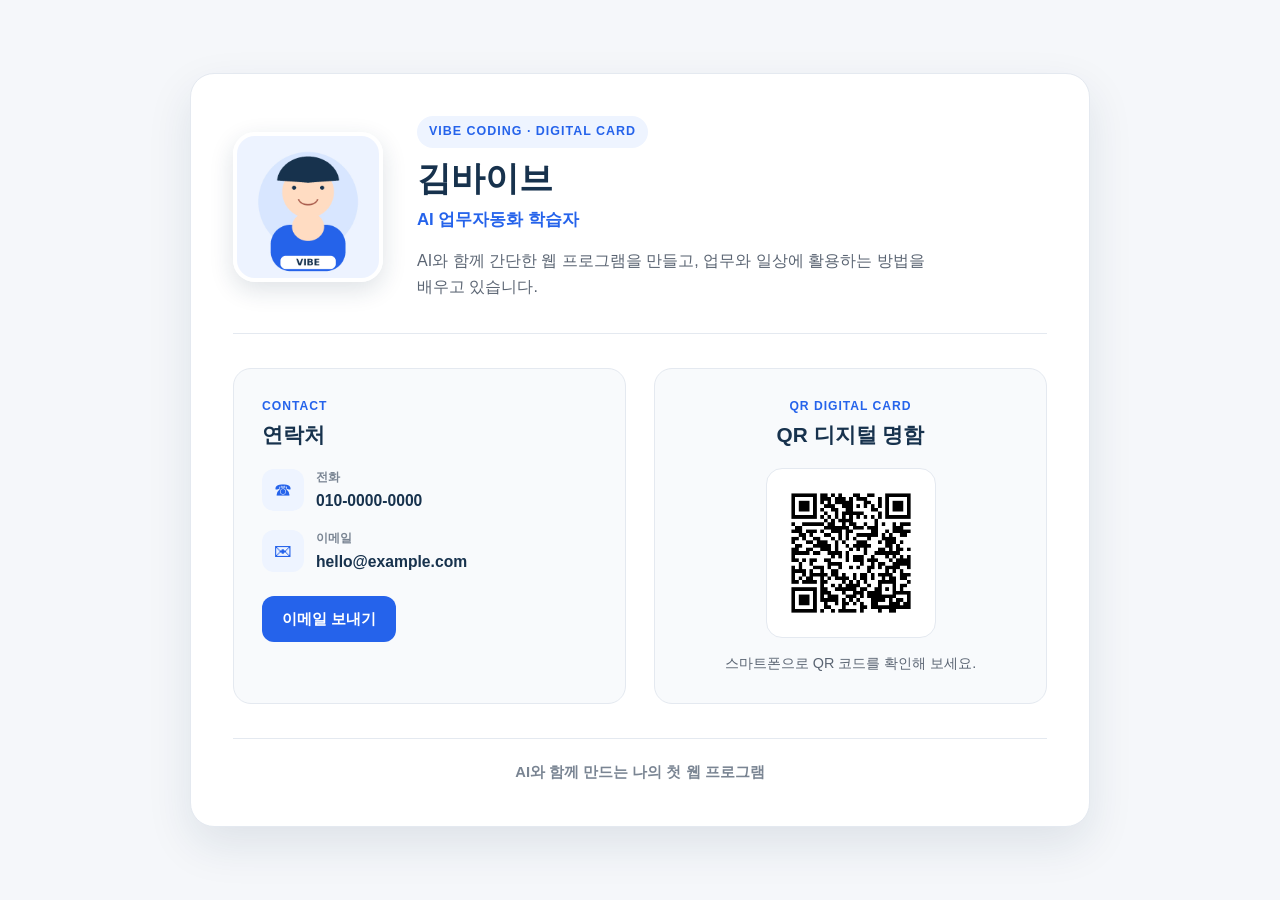
==== index.html @ 7abc1a6e "디지털 명함 기본 화면 완성" ====
<!DOCTYPE html>
<html lang="ko">
<head>
  <meta charset="UTF-8">
  <meta name="viewport" content="width=device-width, initial-scale=1.0">
  <title>김바이브 | 디지털 명함</title>
  <link rel="stylesheet" href="style.css">
</head>
<body>
  <main class="card-shell">
    <header class="profile-section">
      <div class="profile-image-wrap">
        <img class="profile-image" src="images/profile.jpg" alt="디지털 명함 프로필 이미지">
      </div>

      <div class="profile-content">
        <p class="badge">VIBE CODING · DIGITAL CARD</p>
        <h1 class="name">김바이브</h1>
        <p class="role">AI 업무자동화 학습자</p>
        <p class="introduction">
          AI와 함께 간단한 웹 프로그램을 만들고,
          업무와 일상에 활용하는 방법을 배우고 있습니다.
        </p>
      </div>
    </header>

    <section class="info-grid">
      <section class="contact-section">
        <p class="section-label">CONTACT</p>
        <h2 class="section-title">연락처</h2>

        <div class="contact-list">
          <div class="contact-item">
            <span class="contact-icon" aria-hidden="true">☎</span>
            <div class="contact-text">
              <span class="contact-label">전화</span>
              <span class="contact-value">010-0000-0000</span>
            </div>
          </div>

          <div class="contact-item">
            <span class="contact-icon" aria-hidden="true">✉</span>
            <div class="contact-text">
              <span class="contact-label">이메일</span>
              <a class="contact-value contact-link" href="mailto:hello@example.com">
                hello@example.com
              </a>
            </div>
          </div>
        </div>

        <a class="email-button" href="mailto:hello@example.com"
           aria-label="hello@example.com으로 이메일 보내기">
          이메일 보내기
        </a>
      </section>

      <section class="qr-section">
        <p class="section-label">QR DIGITAL CARD</p>
        <h2 class="section-title">QR 디지털 명함</h2>

        <div class="qr-box">
          <img class="qr-image" src="images/qr-code.png" alt="디지털 명함 확인용 QR 코드">
        </div>

        <p class="qr-description">
          스마트폰으로 QR 코드를 확인해 보세요.
        </p>
      </section>
    </section>

    <footer class="card-footer">
      <p>AI와 함께 만드는 나의 첫 웹 프로그램</p>
    </footer>
  </main>
</body>
</html>
---- style.css ----
* {
    box-sizing: border-box;
}

html {
    font-size: 16px;
}

body {
    margin: 0;
    min-height: 100vh;
    font-family: Pretendard, "Noto Sans KR", Arial, sans-serif;
    color: #17324d;
    background: #f5f7fa;
    display: flex;
    justify-content: center;
    align-items: center;
    padding: 40px 20px;
    line-height: 1.6;
}

.card-shell {
    width: 100%;
    max-width: 900px;
    background: #ffffff;
    border: 1px solid #e4e9f0;
    border-radius: 24px;
    padding: 42px;
    box-shadow: 0 18px 45px rgba(23, 50, 77, 0.10);
}

.profile-section {
    display: flex;
    align-items: center;
    gap: 34px;
    padding-bottom: 34px;
    border-bottom: 1px solid #e4e9f0;
}

.profile-image-wrap {
    flex: 0 0 auto;
}

.profile-image {
    display: block;
    width: 150px;
    height: 150px;
    object-fit: cover;
    border-radius: 22px;
    border: 4px solid #ffffff;
    box-shadow: 0 8px 24px rgba(23, 50, 77, 0.14);
}

.profile-content {
    flex: 1;
    min-width: 0;
}

.badge {
    display: inline-block;
    margin: 0 0 10px;
    padding: 6px 12px;
    font-size: 0.78rem;
    font-weight: 700;
    letter-spacing: 0.08em;
    color: #2563eb;
    background: #eef4ff;
    border-radius: 999px;
}

.name {
    margin: 0;
    font-size: 2.15rem;
    line-height: 1.2;
    color: #17324d;
}

.role {
    margin: 8px 0 14px;
    font-size: 1.05rem;
    font-weight: 700;
    color: #2563eb;
}

.introduction {
    margin: 0;
    max-width: 540px;
    font-size: 1rem;
    color: #5b6573;
    word-break: keep-all;
}

.info-grid {
    display: grid;
    grid-template-columns: 1fr 1fr;
    gap: 28px;
    padding: 34px 0;
}

.contact-section,
.qr-section {
    padding: 28px;
    background: #f8fafc;
    border: 1px solid #e4e9f0;
    border-radius: 18px;
}

.section-label {
    margin: 0 0 4px;
    font-size: 0.76rem;
    font-weight: 800;
    letter-spacing: 0.08em;
    color: #2563eb;
}

.section-title {
    margin: 0 0 20px;
    font-size: 1.3rem;
    line-height: 1.3;
    color: #17324d;
}

.contact-list {
    display: flex;
    flex-direction: column;
    gap: 16px;
    margin-bottom: 22px;
}

.contact-item {
    display: flex;
    align-items: center;
    gap: 12px;
}

.contact-icon {
    display: flex;
    justify-content: center;
    align-items: center;
    flex: 0 0 auto;
    width: 42px;
    height: 42px;
    font-size: 1.1rem;
    color: #2563eb;
    background: #eef4ff;
    border-radius: 12px;
}

.contact-text {
    display: flex;
    flex-direction: column;
    min-width: 0;
}

.contact-label {
    font-size: 0.78rem;
    font-weight: 700;
    color: #7a8593;
}

.contact-value {
    font-size: 0.98rem;
    font-weight: 600;
    color: #17324d;
    overflow-wrap: anywhere;
}

.contact-link {
    text-decoration: none;
}

.contact-link:hover {
    text-decoration: underline;
}

.email-button {
    display: inline-flex;
    justify-content: center;
    align-items: center;
    min-height: 46px;
    padding: 10px 20px;
    font-size: 0.95rem;
    font-weight: 700;
    color: #ffffff;
    background: #2563eb;
    text-decoration: none;
    border-radius: 12px;
}

.qr-section {
    text-align: center;
}

.qr-box {
    width: 170px;
    height: 170px;
    margin: 0 auto 14px;
    padding: 10px;
    background: #ffffff;
    border: 1px solid #e4e9f0;
    border-radius: 16px;
}

.qr-image {
    display: block;
    width: 100%;
    height: 100%;
    object-fit: contain;
}

.qr-description {
    margin: 0;
    font-size: 0.9rem;
    color: #5b6573;
    word-break: keep-all;
}

.card-footer {
    padding-top: 22px;
    border-top: 1px solid #e4e9f0;
    text-align: center;
}

.card-footer p {
    margin: 0;
    font-size: 0.92rem;
    font-weight: 600;
    color: #7a8593;
}

@media (max-width: 760px) {
    body {
        align-items: flex-start;
        padding: 24px 14px;
    }

    .card-shell {
        padding: 28px;
        border-radius: 20px;
    }

    .profile-section {
        flex-direction: column;
        align-items: flex-start;
        gap: 22px;
    }

    .profile-image {
        width: 130px;
        height: 130px;
    }

    .name {
        font-size: 1.9rem;
    }

    .info-grid {
        grid-template-columns: 1fr;
        gap: 18px;
        padding: 28px 0;
    }
}

@media (max-width: 480px) {
    html {
        font-size: 15px;
    }

    body {
        padding: 14px 10px;
    }

    .card-shell {
        padding: 22px 18px;
        border-radius: 18px;
    }

    .profile-section {
        align-items: center;
        text-align: center;
        padding-bottom: 26px;
    }

    .profile-image {
        width: 116px;
        height: 116px;
        border-radius: 20px;
    }

    .profile-content {
        width: 100%;
    }

    .badge {
        font-size: 0.7rem;
    }

    .name {
        font-size: 1.75rem;
    }

    .role {
        font-size: 1rem;
    }

    .introduction {
        margin-left: auto;
        margin-right: auto;
        font-size: 0.95rem;
    }

    .info-grid {
        padding: 24px 0;
    }

    .contact-section,
    .qr-section {
        padding: 22px 18px;
    }

    .section-title {
        font-size: 1.2rem;
    }

    .email-button {
        width: 100%;
    }

    .qr-box {
        width: 160px;
        height: 160px;
    }
}

@media (max-width: 360px) {
    .card-shell {
        padding: 20px 14px;
    }

    .name {
        font-size: 1.6rem;
    }

    .contact-section,
    .qr-section {
        padding: 20px 14px;
    }
}
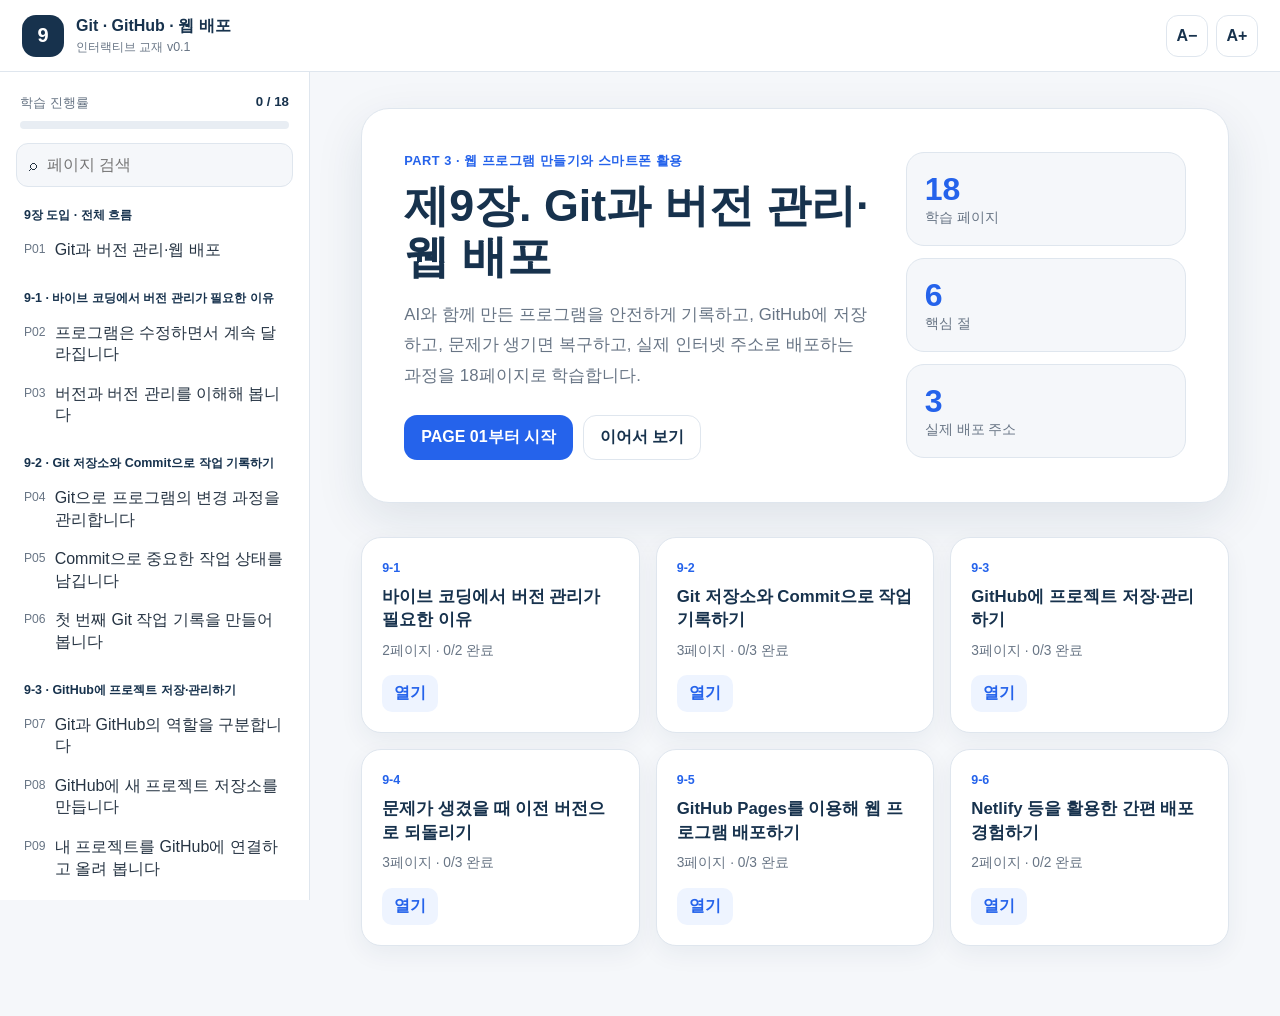
==== commit a2311897: "인터랙티브 교재 앱 v0.1 배포" ====
--- a/index.html
+++ b/index.html
@@ -1,77 +1,113 @@
-<!DOCTYPE html>
+<!doctype html>
 <html lang="ko">
 <head>
-  <meta charset="UTF-8">
-  <meta name="viewport" content="width=device-width, initial-scale=1.0">
-  <title>김바이브 | 디지털 명함</title>
-  <link rel="stylesheet" href="style.css">
+  <meta charset="utf-8" />
+  <meta name="viewport" content="width=device-width, initial-scale=1" />
+  <meta name="theme-color" content="#17324d" />
+  <meta name="description" content="제9장 Git과 버전 관리·웹 배포 인터랙티브 교재" />
+  <link rel="manifest" href="manifest.webmanifest" />
+  <link rel="icon" href="assets/icons/icon-192.png" />
+  <link rel="apple-touch-icon" href="assets/icons/icon-192.png" />
+  <link rel="stylesheet" href="styles.css" />
+  <title>제9장 인터랙티브 교재 · Git과 버전 관리·웹 배포</title>
 </head>
 <body>
-  <main class="card-shell">
-    <header class="profile-section">
-      <div class="profile-image-wrap">
-        <img class="profile-image" src="images/profile.jpg" alt="디지털 명함 프로필 이미지">
+  <div class="app-shell">
+    <header class="topbar">
+      <button class="icon-btn mobile-only" id="menuButton" aria-label="목차 열기">☰</button>
+      <div class="brand">
+        <div class="brand-mark">9</div>
+        <div>
+          <strong>Git · GitHub · 웹 배포</strong>
+          <span>인터랙티브 교재 v0.1</span>
+        </div>
       </div>
-
-      <div class="profile-content">
-        <p class="badge">VIBE CODING · DIGITAL CARD</p>
-        <h1 class="name">김바이브</h1>
-        <p class="role">AI 업무자동화 학습자</p>
-        <p class="introduction">
-          AI와 함께 간단한 웹 프로그램을 만들고,
-          업무와 일상에 활용하는 방법을 배우고 있습니다.
-        </p>
+      <div class="top-actions">
+        <button class="text-btn" id="fontDown" title="글자 작게">A−</button>
+        <button class="text-btn" id="fontUp" title="글자 크게">A+</button>
+        <button class="primary-btn install-btn" id="installButton" hidden>앱 설치</button>
       </div>
     </header>
 
-    <section class="info-grid">
-      <section class="contact-section">
-        <p class="section-label">CONTACT</p>
-        <h2 class="section-title">연락처</h2>
+    <aside class="sidebar" id="sidebar" aria-label="교재 목차">
+      <div class="sidebar-head">
+        <div class="progress-meta">
+          <span>학습 진행률</span>
+          <strong id="progressText">0 / 18</strong>
+        </div>
+        <div class="progress-track"><div class="progress-bar" id="progressBar"></div></div>
+      </div>
 
-        <div class="contact-list">
-          <div class="contact-item">
-            <span class="contact-icon" aria-hidden="true">☎</span>
-            <div class="contact-text">
-              <span class="contact-label">전화</span>
-              <span class="contact-value">010-0000-0000</span>
-            </div>
-          </div>
+      <label class="search-box">
+        <span>⌕</span>
+        <input type="search" id="searchInput" placeholder="페이지 검색" autocomplete="off" />
+      </label>
 
-          <div class="contact-item">
-            <span class="contact-icon" aria-hidden="true">✉</span>
-            <div class="contact-text">
-              <span class="contact-label">이메일</span>
-              <a class="contact-value contact-link" href="mailto:hello@example.com">
-                hello@example.com
-              </a>
-            </div>
+      <nav id="toc" class="toc"></nav>
+
+      <div class="sidebar-foot">
+        <a href="https://github.com/goosang-jung/vibe-digital-card" target="_blank" rel="noreferrer">GitHub Repository ↗</a>
+        <a href="https://goosang-jung.github.io/vibe-digital-card/" target="_blank" rel="noreferrer">GitHub Pages ↗</a>
+        <a href="https://vibe-digital-card.netlify.app" target="_blank" rel="noreferrer">Netlify ↗</a>
+      </div>
+    </aside>
+
+    <main class="main" id="mainContent">
+      <section class="hero" id="homeView">
+        <div class="hero-copy">
+          <span class="eyebrow">PART 3 · 웹 프로그램 만들기와 스마트폰 활용</span>
+          <h1>제9장. Git과 버전 관리·웹 배포</h1>
+          <p>AI와 함께 만든 프로그램을 안전하게 기록하고, GitHub에 저장하고, 문제가 생기면 복구하고, 실제 인터넷 주소로 배포하는 과정을 18페이지로 학습합니다.</p>
+          <div class="hero-actions">
+            <button class="primary-btn" id="startButton">PAGE 01부터 시작</button>
+            <button class="secondary-btn" id="continueButton">이어서 보기</button>
           </div>
         </div>
-
-        <a class="email-button" href="mailto:hello@example.com"
-           aria-label="hello@example.com으로 이메일 보내기">
-          이메일 보내기
-        </a>
+        <div class="hero-card">
+          <div class="hero-stat"><strong>18</strong><span>학습 페이지</span></div>
+          <div class="hero-stat"><strong>6</strong><span>핵심 절</span></div>
+          <div class="hero-stat"><strong>3</strong><span>실제 배포 주소</span></div>
+        </div>
       </section>
 
-      <section class="qr-section">
-        <p class="section-label">QR DIGITAL CARD</p>
-        <h2 class="section-title">QR 디지털 명함</h2>
+      <section class="chapter-grid" id="chapterGrid"></section>
 
-        <div class="qr-box">
-          <img class="qr-image" src="images/qr-code.png" alt="디지털 명함 확인용 QR 코드">
+      <section class="reader hidden" id="readerView" aria-live="polite">
+        <div class="reader-head">
+          <div>
+            <span class="page-kicker" id="pageKicker"></span>
+            <h2 id="pageTitle"></h2>
+          </div>
+          <button class="complete-btn" id="completeButton">✓ 학습 완료</button>
         </div>
 
-        <p class="qr-description">
-          스마트폰으로 QR 코드를 확인해 보세요.
-        </p>
+        <div class="objective-card">
+          <span>학습목표</span>
+          <p id="pageObjective"></p>
+        </div>
+
+        <article class="lesson-card">
+          <div id="pageBody" class="page-body"></div>
+          <div id="commandBox" class="command-wrap hidden"></div>
+          <div id="pageMedia" class="media-grid"></div>
+          <div id="pageLinks" class="link-grid"></div>
+          <div id="pageCallout" class="callout hidden"></div>
+          <div class="summary-card">
+            <span>핵심 정리</span>
+            <p id="pageSummary"></p>
+          </div>
+        </article>
+
+        <div class="reader-nav">
+          <button class="secondary-btn" id="prevButton">← 이전</button>
+          <button class="secondary-btn" id="homeButton">목차</button>
+          <button class="primary-btn" id="nextButton">다음 →</button>
+        </div>
       </section>
-    </section>
+    </main>
+  </div>
 
-    <footer class="card-footer">
-      <p>AI와 함께 만드는 나의 첫 웹 프로그램</p>
-    </footer>
-  </main>
+  <div class="toast" id="toast" role="status" aria-live="polite"></div>
+  <script src="app.js"></script>
 </body>
 </html>
--- a/styles.css
+++ b/styles.css
@@ -0,0 +1,189 @@
+:root {
+  --navy: #17324d;
+  --blue: #2563eb;
+  --blue-2: #1d4ed8;
+  --teal: #0f766e;
+  --orange: #c76a12;
+  --green: #15803d;
+  --ink: #263443;
+  --muted: #687585;
+  --line: #dfe6ee;
+  --soft: #f5f7fa;
+  --soft-blue: #eef4ff;
+  --white: #ffffff;
+  --shadow: 0 16px 48px rgba(23,50,77,.10);
+  --text-scale: 1;
+}
+
+* { box-sizing: border-box; }
+html { scroll-behavior: smooth; font-size: calc(16px * var(--text-scale)); }
+body {
+  margin: 0;
+  min-height: 100vh;
+  font-family: Pretendard, "Noto Sans KR", "Apple SD Gothic Neo", Arial, sans-serif;
+  color: var(--ink);
+  background: var(--soft);
+}
+button, input { font: inherit; }
+button { cursor: pointer; }
+a { color: inherit; }
+
+.app-shell { min-height: 100vh; }
+.topbar {
+  position: sticky; top: 0; z-index: 50;
+  height: 72px;
+  display: flex; align-items: center; justify-content: space-between;
+  padding: 0 22px;
+  background: rgba(255,255,255,.96);
+  backdrop-filter: blur(12px);
+  border-bottom: 1px solid var(--line);
+}
+.brand { display:flex; align-items:center; gap:12px; min-width: 0; }
+.brand-mark {
+  width: 42px; height: 42px; border-radius: 14px;
+  display:grid; place-items:center;
+  background: var(--navy); color:white; font-weight:800; font-size:1.25rem;
+}
+.brand strong { display:block; color:var(--navy); font-size:1rem; }
+.brand span { display:block; color:var(--muted); font-size:.78rem; margin-top:2px; }
+.top-actions { display:flex; align-items:center; gap:8px; }
+.icon-btn, .text-btn {
+  border:1px solid var(--line); background:white; color:var(--navy);
+  border-radius:12px; min-width:42px; height:42px; font-weight:700;
+}
+.primary-btn, .secondary-btn, .complete-btn {
+  border-radius: 13px; padding: 11px 16px; font-weight: 800;
+  border: 1px solid transparent;
+}
+.primary-btn { background:var(--blue); color:white; }
+.primary-btn:hover { background:var(--blue-2); }
+.secondary-btn { background:white; color:var(--navy); border-color:var(--line); }
+.complete-btn { background:#edfdf2; color:var(--green); border-color:#b8eac7; }
+.complete-btn.done { background:var(--green); color:white; }
+
+.sidebar {
+  position: fixed; top:72px; left:0; bottom:0; width:310px;
+  background:white; border-right:1px solid var(--line);
+  overflow:auto; padding:18px 16px 24px; z-index:40;
+}
+.sidebar-head { padding:4px 4px 14px; }
+.progress-meta { display:flex; justify-content:space-between; color:var(--muted); font-size:.83rem; }
+.progress-meta strong { color:var(--navy); }
+.progress-track { height:8px; background:#e8edf3; border-radius:999px; overflow:hidden; margin-top:9px; }
+.progress-bar { height:100%; width:0; background:linear-gradient(90deg,var(--blue),#4f8cff); transition:width .25s ease; }
+.search-box {
+  height:44px; display:flex; align-items:center; gap:8px; padding:0 12px;
+  background:var(--soft); border:1px solid var(--line); border-radius:12px; margin-bottom:14px;
+}
+.search-box input { width:100%; border:0; outline:0; background:transparent; color:var(--ink); }
+.toc-section { margin-bottom:14px; }
+.toc-heading { color:var(--navy); font-size:.78rem; font-weight:800; padding:6px 8px; }
+.toc-item {
+  width:100%; display:flex; align-items:flex-start; gap:9px;
+  border:0; background:transparent; text-align:left; padding:9px 8px; border-radius:10px;
+  color:var(--ink); line-height:1.35;
+}
+.toc-item:hover { background:var(--soft-blue); }
+.toc-item.active { background:var(--soft-blue); color:var(--blue); font-weight:800; }
+.toc-item .num { flex:0 0 auto; color:var(--muted); font-size:.76rem; padding-top:2px; }
+.toc-item.done .num { color:var(--green); }
+.sidebar-foot { margin-top:20px; border-top:1px solid var(--line); padding-top:14px; display:grid; gap:9px; }
+.sidebar-foot a { text-decoration:none; color:var(--blue); font-size:.82rem; }
+
+.main { margin-left:310px; padding:36px clamp(22px,4vw,64px) 70px; }
+.hero {
+  max-width:1120px; margin:0 auto 34px;
+  background:white; border:1px solid var(--line); box-shadow:var(--shadow);
+  border-radius:28px; padding:42px;
+  display:grid; grid-template-columns:minmax(0,1fr) 280px; gap:32px; align-items:center;
+}
+.eyebrow, .page-kicker { color:var(--blue); font-weight:800; font-size:.8rem; letter-spacing:.04em; }
+.hero h1 { color:var(--navy); font-size:clamp(2rem,3.6vw,2.8rem); line-height:1.14; margin:10px 0 18px; }
+.hero p { color:var(--muted); font-size:1.05rem; line-height:1.8; margin:0; }
+.hero-actions { display:flex; gap:10px; flex-wrap:wrap; margin-top:24px; }
+.hero-card { display:grid; gap:12px; }
+.hero-stat { background:var(--soft); border:1px solid var(--line); border-radius:18px; padding:18px; }
+.hero-stat strong { color:var(--blue); font-size:2rem; display:block; }
+.hero-stat span { color:var(--muted); font-size:.86rem; }
+
+.chapter-grid { max-width:1120px; margin:0 auto; display:grid; grid-template-columns:repeat(3,1fr); gap:16px; }
+.chapter-card {
+  background:white; border:1px solid var(--line); border-radius:20px; padding:20px;
+  box-shadow:0 8px 24px rgba(23,50,77,.06);
+  transition:transform .18s ease, box-shadow .18s ease;
+}
+.chapter-card:hover { transform:translateY(-3px); box-shadow:var(--shadow); }
+.chapter-card span { color:var(--blue); font-size:.78rem; font-weight:800; }
+.chapter-card h3 { color:var(--navy); margin:9px 0 8px; font-size:1.05rem; line-height:1.4; }
+.chapter-card p { color:var(--muted); margin:0 0 14px; font-size:.86rem; line-height:1.55; }
+.chapter-card button { border:0; background:var(--soft-blue); color:var(--blue); border-radius:10px; padding:8px 12px; font-weight:800; }
+
+.hidden { display:none !important; }
+.reader { max-width:1120px; margin:0 auto; }
+.reader-head { display:flex; align-items:flex-start; justify-content:space-between; gap:20px; margin-bottom:18px; }
+.reader-head h2 { color:var(--navy); font-size:clamp(1.7rem,3vw,2.45rem); line-height:1.25; margin:6px 0 0; }
+.objective-card, .summary-card {
+  background:#f1f6ff; border:1px solid #cfe0ff; border-radius:16px; padding:16px 18px;
+}
+.objective-card { margin-bottom:16px; }
+.objective-card span, .summary-card span { color:var(--blue); font-size:.78rem; font-weight:900; }
+.objective-card p, .summary-card p { margin:6px 0 0; line-height:1.7; }
+.lesson-card { background:white; border:1px solid var(--line); border-radius:24px; box-shadow:var(--shadow); padding:26px; }
+.page-body { font-size:1.02rem; line-height:1.8; }
+.page-body p { margin:0 0 15px; }
+.page-body ul, .page-body ol { margin:10px 0 18px; padding-left:1.35rem; }
+.page-body li { margin:7px 0; }
+.page-body strong { color:var(--navy); }
+
+.media-grid { display:grid; gap:14px; margin:20px 0; }
+.media-grid.two { grid-template-columns:repeat(2,minmax(0,1fr)); }
+.figure-card { background:var(--soft); border:1px solid var(--line); border-radius:18px; padding:10px; overflow:hidden; }
+.figure-card img { width:100%; display:block; border-radius:12px; cursor:zoom-in; }
+.figure-card figcaption { color:var(--muted); font-size:.78rem; line-height:1.45; padding:9px 5px 2px; }
+
+.command-wrap { margin:18px 0; display:grid; gap:10px; }
+.command-card { background:#0f172a; border-radius:15px; padding:14px 16px; color:#eef5ff; position:relative; }
+.command-card code { font-family:"SFMono-Regular",Consolas,"Liberation Mono",monospace; white-space:pre-wrap; font-size:.92rem; line-height:1.6; }
+.copy-btn { position:absolute; top:10px; right:10px; border:1px solid #42516a; background:#17223a; color:#d9e5f7; border-radius:9px; padding:6px 9px; font-size:.75rem; }
+.callout { border-left:5px solid var(--orange); background:#fff8ee; padding:14px 16px; border-radius:12px; margin:18px 0; line-height:1.7; }
+.callout.prompt { border-color:var(--blue); background:#f4f8ff; }
+.link-grid { display:flex; flex-wrap:wrap; gap:10px; margin:18px 0; }
+.link-grid a { text-decoration:none; color:var(--blue); background:var(--soft-blue); border:1px solid #cfe0ff; border-radius:12px; padding:10px 13px; font-weight:800; }
+.summary-card { margin-top:20px; background:#f7fbf8; border-color:#cfe7d6; }
+.summary-card span { color:var(--green); }
+.reader-nav { display:flex; justify-content:space-between; gap:10px; margin-top:18px; }
+.toast { position:fixed; right:22px; bottom:22px; background:var(--navy); color:white; padding:11px 15px; border-radius:12px; opacity:0; transform:translateY(12px); pointer-events:none; transition:.2s ease; z-index:100; }
+.toast.show { opacity:1; transform:translateY(0); }
+
+.lightbox { position:fixed; inset:0; background:rgba(10,18,28,.88); display:grid; place-items:center; z-index:200; padding:22px; }
+.lightbox img { max-width:96vw; max-height:92vh; object-fit:contain; border-radius:14px; background:white; }
+
+.mobile-only { display:none; }
+@media (max-width: 980px) {
+  .sidebar { transform:translateX(-102%); transition:transform .2s ease; box-shadow:var(--shadow); }
+  .sidebar.open { transform:translateX(0); }
+  .main { margin-left:0; padding:24px 16px 64px; }
+  .mobile-only { display:inline-grid; place-items:center; }
+  .hero { grid-template-columns:1fr; padding:26px; }
+  .hero-card { grid-template-columns:repeat(3,1fr); }
+  .chapter-grid { grid-template-columns:repeat(2,1fr); }
+}
+@media (max-width: 680px) {
+  .topbar { height:64px; padding:0 10px; }
+  .brand span { display:none; }
+  .brand strong { font-size:.88rem; }
+  .top-actions { gap:4px; }
+  .install-btn { padding:9px 11px; }
+  .sidebar { top:64px; width:min(88vw,330px); }
+  .main { padding-top:18px; }
+  .hero { border-radius:20px; padding:22px; }
+  .hero-card { grid-template-columns:1fr 1fr 1fr; gap:7px; }
+  .hero-stat { padding:12px; }
+  .hero-stat strong { font-size:1.45rem; }
+  .hero-stat span { font-size:.72rem; }
+  .chapter-grid { grid-template-columns:1fr; }
+  .reader-head { flex-direction:column; }
+  .lesson-card { padding:18px; border-radius:18px; }
+  .media-grid.two { grid-template-columns:1fr; }
+  .reader-nav { position:static; padding:8px 0; background:transparent; border-radius:14px; }
+}
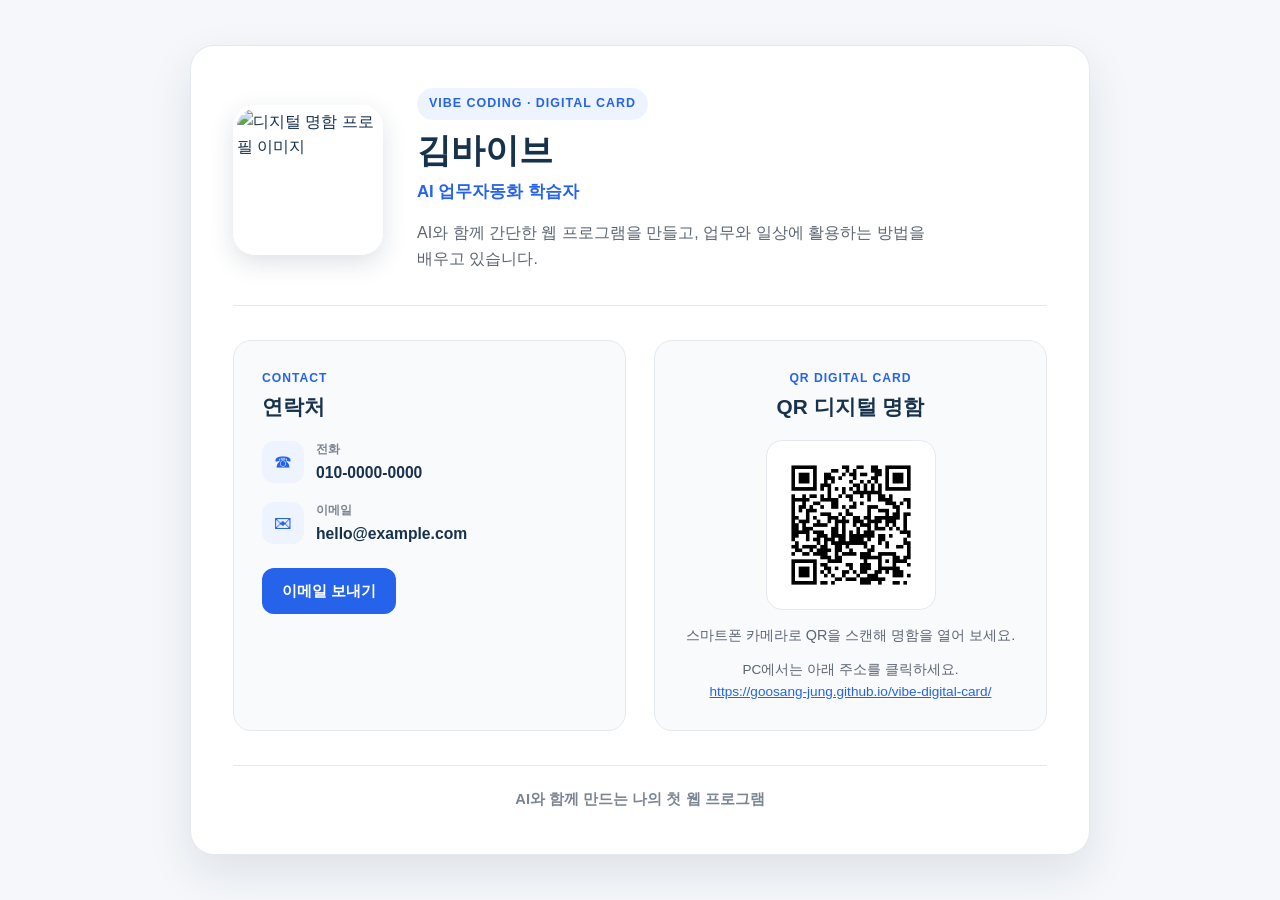
==== commit 60554acb: "공개 주소로 QR과 안내 링크 갱신" ====
--- a/index.html
+++ b/index.html
@@ -1,113 +1,83 @@
-<!doctype html>
+<!DOCTYPE html>
 <html lang="ko">
 <head>
-  <meta charset="utf-8" />
-  <meta name="viewport" content="width=device-width, initial-scale=1" />
-  <meta name="theme-color" content="#17324d" />
-  <meta name="description" content="제9장 Git과 버전 관리·웹 배포 인터랙티브 교재" />
-  <link rel="manifest" href="manifest.webmanifest" />
-  <link rel="icon" href="assets/icons/icon-192.png" />
-  <link rel="apple-touch-icon" href="assets/icons/icon-192.png" />
-  <link rel="stylesheet" href="styles.css" />
-  <title>제9장 인터랙티브 교재 · Git과 버전 관리·웹 배포</title>
+  <meta charset="UTF-8">
+  <meta name="viewport" content="width=device-width, initial-scale=1.0">
+  <title>김바이브 | 디지털 명함</title>
+  <link rel="stylesheet" href="style.css">
 </head>
 <body>
-  <div class="app-shell">
-    <header class="topbar">
-      <button class="icon-btn mobile-only" id="menuButton" aria-label="목차 열기">☰</button>
-      <div class="brand">
-        <div class="brand-mark">9</div>
-        <div>
-          <strong>Git · GitHub · 웹 배포</strong>
-          <span>인터랙티브 교재 v0.1</span>
-        </div>
+  <main class="card-shell">
+    <header class="profile-section">
+      <div class="profile-image-wrap">
+        <img class="profile-image" src="images/profile.jpg" alt="디지털 명함 프로필 이미지">
       </div>
-      <div class="top-actions">
-        <button class="text-btn" id="fontDown" title="글자 작게">A−</button>
-        <button class="text-btn" id="fontUp" title="글자 크게">A+</button>
-        <button class="primary-btn install-btn" id="installButton" hidden>앱 설치</button>
+
+      <div class="profile-content">
+        <p class="badge">VIBE CODING · DIGITAL CARD</p>
+        <h1 class="name">김바이브</h1>
+        <p class="role">AI 업무자동화 학습자</p>
+        <p class="introduction">
+          AI와 함께 간단한 웹 프로그램을 만들고,
+          업무와 일상에 활용하는 방법을 배우고 있습니다.
+        </p>
       </div>
     </header>
 
-    <aside class="sidebar" id="sidebar" aria-label="교재 목차">
-      <div class="sidebar-head">
-        <div class="progress-meta">
-          <span>학습 진행률</span>
-          <strong id="progressText">0 / 18</strong>
-        </div>
-        <div class="progress-track"><div class="progress-bar" id="progressBar"></div></div>
-      </div>
+    <section class="info-grid">
+      <section class="contact-section">
+        <p class="section-label">CONTACT</p>
+        <h2 class="section-title">연락처</h2>
 
-      <label class="search-box">
-        <span>⌕</span>
-        <input type="search" id="searchInput" placeholder="페이지 검색" autocomplete="off" />
-      </label>
+        <div class="contact-list">
+          <div class="contact-item">
+            <span class="contact-icon" aria-hidden="true">☎</span>
+            <div class="contact-text">
+              <span class="contact-label">전화</span>
+              <span class="contact-value">010-0000-0000</span>
+            </div>
+          </div>
 
-      <nav id="toc" class="toc"></nav>
-
-      <div class="sidebar-foot">
-        <a href="https://github.com/goosang-jung/vibe-digital-card" target="_blank" rel="noreferrer">GitHub Repository ↗</a>
-        <a href="https://goosang-jung.github.io/vibe-digital-card/" target="_blank" rel="noreferrer">GitHub Pages ↗</a>
-        <a href="https://vibe-digital-card.netlify.app" target="_blank" rel="noreferrer">Netlify ↗</a>
-      </div>
-    </aside>
-
-    <main class="main" id="mainContent">
-      <section class="hero" id="homeView">
-        <div class="hero-copy">
-          <span class="eyebrow">PART 3 · 웹 프로그램 만들기와 스마트폰 활용</span>
-          <h1>제9장. Git과 버전 관리·웹 배포</h1>
-          <p>AI와 함께 만든 프로그램을 안전하게 기록하고, GitHub에 저장하고, 문제가 생기면 복구하고, 실제 인터넷 주소로 배포하는 과정을 18페이지로 학습합니다.</p>
-          <div class="hero-actions">
-            <button class="primary-btn" id="startButton">PAGE 01부터 시작</button>
-            <button class="secondary-btn" id="continueButton">이어서 보기</button>
+          <div class="contact-item">
+            <span class="contact-icon" aria-hidden="true">✉</span>
+            <div class="contact-text">
+              <span class="contact-label">이메일</span>
+              <a class="contact-value contact-link" href="mailto:hello@example.com">
+                hello@example.com
+              </a>
+            </div>
           </div>
         </div>
-        <div class="hero-card">
-          <div class="hero-stat"><strong>18</strong><span>학습 페이지</span></div>
-          <div class="hero-stat"><strong>6</strong><span>핵심 절</span></div>
-          <div class="hero-stat"><strong>3</strong><span>실제 배포 주소</span></div>
-        </div>
+
+        <a class="email-button" href="mailto:hello@example.com"
+           aria-label="hello@example.com으로 이메일 보내기">
+          이메일 보내기
+        </a>
       </section>
 
-      <section class="chapter-grid" id="chapterGrid"></section>
+      <section class="qr-section">
+        <p class="section-label">QR DIGITAL CARD</p>
+        <h2 class="section-title">QR 디지털 명함</h2>
 
-      <section class="reader hidden" id="readerView" aria-live="polite">
-        <div class="reader-head">
-          <div>
-            <span class="page-kicker" id="pageKicker"></span>
-            <h2 id="pageTitle"></h2>
-          </div>
-          <button class="complete-btn" id="completeButton">✓ 학습 완료</button>
+        <div class="qr-box">
+          <img class="qr-image" src="images/qr-code.png" alt="공개한 디지털 명함으로 연결되는 QR 코드">
         </div>
 
-        <div class="objective-card">
-          <span>학습목표</span>
-          <p id="pageObjective"></p>
-        </div>
+        <p class="qr-description">
+          스마트폰 카메라로 QR을 스캔해 명함을 열어 보세요.
+        </p>
+        <p class="public-address">
+          PC에서는 아래 주소를 클릭하세요.<br>
+          <a href="https://goosang-jung.github.io/vibe-digital-card/">
+            https://goosang-jung.github.io/vibe-digital-card/
+          </a>
+        </p>
+      </section>
+    </section>
 
-        <article class="lesson-card">
-          <div id="pageBody" class="page-body"></div>
-          <div id="commandBox" class="command-wrap hidden"></div>
-          <div id="pageMedia" class="media-grid"></div>
-          <div id="pageLinks" class="link-grid"></div>
-          <div id="pageCallout" class="callout hidden"></div>
-          <div class="summary-card">
-            <span>핵심 정리</span>
-            <p id="pageSummary"></p>
-          </div>
-        </article>
-
-        <div class="reader-nav">
-          <button class="secondary-btn" id="prevButton">← 이전</button>
-          <button class="secondary-btn" id="homeButton">목차</button>
-          <button class="primary-btn" id="nextButton">다음 →</button>
-        </div>
-      </section>
-    </main>
-  </div>
-
-  <div class="toast" id="toast" role="status" aria-live="polite"></div>
-  <script src="app.js"></script>
+    <footer class="card-footer">
+      <p>AI와 함께 만드는 나의 첫 웹 프로그램</p>
+    </footer>
+  </main>
 </body>
 </html>
--- a/style.css
+++ b/style.css
@@ -0,0 +1,359 @@
+* {
+    box-sizing: border-box;
+}
+
+html {
+    font-size: 16px;
+}
+
+body {
+    margin: 0;
+    min-height: 100vh;
+    font-family: Pretendard, "Noto Sans KR", Arial, sans-serif;
+    color: #17324d;
+    background: #f5f7fa;
+    display: flex;
+    justify-content: center;
+    align-items: center;
+    padding: 40px 20px;
+    line-height: 1.6;
+}
+
+.card-shell {
+    width: 100%;
+    max-width: 900px;
+    background: #ffffff;
+    border: 1px solid #e4e9f0;
+    border-radius: 24px;
+    padding: 42px;
+    box-shadow: 0 18px 45px rgba(23, 50, 77, 0.10);
+}
+
+.profile-section {
+    display: flex;
+    align-items: center;
+    gap: 34px;
+    padding-bottom: 34px;
+    border-bottom: 1px solid #e4e9f0;
+}
+
+.profile-image-wrap {
+    flex: 0 0 auto;
+}
+
+.profile-image {
+    display: block;
+    width: 150px;
+    height: 150px;
+    object-fit: cover;
+    border-radius: 22px;
+    border: 4px solid #ffffff;
+    box-shadow: 0 8px 24px rgba(23, 50, 77, 0.14);
+}
+
+.profile-content {
+    flex: 1;
+    min-width: 0;
+}
+
+.badge {
+    display: inline-block;
+    margin: 0 0 10px;
+    padding: 6px 12px;
+    font-size: 0.78rem;
+    font-weight: 700;
+    letter-spacing: 0.08em;
+    color: #2563eb;
+    background: #eef4ff;
+    border-radius: 999px;
+}
+
+.name {
+    margin: 0;
+    font-size: 2.15rem;
+    line-height: 1.2;
+    color: #17324d;
+}
+
+.role {
+    margin: 8px 0 14px;
+    font-size: 1.05rem;
+    font-weight: 700;
+    color: #2563eb;
+}
+
+.introduction {
+    margin: 0;
+    max-width: 540px;
+    font-size: 1rem;
+    color: #5b6573;
+    word-break: keep-all;
+}
+
+.info-grid {
+    display: grid;
+    grid-template-columns: 1fr 1fr;
+    gap: 28px;
+    padding: 34px 0;
+}
+
+.contact-section,
+.qr-section {
+    padding: 28px;
+    background: #f8fafc;
+    border: 1px solid #e4e9f0;
+    border-radius: 18px;
+}
+
+.section-label {
+    margin: 0 0 4px;
+    font-size: 0.76rem;
+    font-weight: 800;
+    letter-spacing: 0.08em;
+    color: #2563eb;
+}
+
+.section-title {
+    margin: 0 0 20px;
+    font-size: 1.3rem;
+    line-height: 1.3;
+    color: #17324d;
+}
+
+.contact-list {
+    display: flex;
+    flex-direction: column;
+    gap: 16px;
+    margin-bottom: 22px;
+}
+
+.contact-item {
+    display: flex;
+    align-items: center;
+    gap: 12px;
+}
+
+.contact-icon {
+    display: flex;
+    justify-content: center;
+    align-items: center;
+    flex: 0 0 auto;
+    width: 42px;
+    height: 42px;
+    font-size: 1.1rem;
+    color: #2563eb;
+    background: #eef4ff;
+    border-radius: 12px;
+}
+
+.contact-text {
+    display: flex;
+    flex-direction: column;
+    min-width: 0;
+}
+
+.contact-label {
+    font-size: 0.78rem;
+    font-weight: 700;
+    color: #7a8593;
+}
+
+.contact-value {
+    font-size: 0.98rem;
+    font-weight: 600;
+    color: #17324d;
+    overflow-wrap: anywhere;
+}
+
+.contact-link {
+    text-decoration: none;
+}
+
+.contact-link:hover {
+    text-decoration: underline;
+}
+
+.email-button {
+    display: inline-flex;
+    justify-content: center;
+    align-items: center;
+    min-height: 46px;
+    padding: 10px 20px;
+    font-size: 0.95rem;
+    font-weight: 700;
+    color: #ffffff;
+    background: #2563eb;
+    text-decoration: none;
+    border-radius: 12px;
+}
+
+.qr-section {
+    text-align: center;
+}
+
+.qr-box {
+    width: 170px;
+    height: 170px;
+    margin: 0 auto 14px;
+    padding: 10px;
+    background: #ffffff;
+    border: 1px solid #e4e9f0;
+    border-radius: 16px;
+}
+
+.qr-image {
+    display: block;
+    width: 100%;
+    height: 100%;
+    object-fit: contain;
+}
+
+.qr-description {
+    margin: 0;
+    font-size: 0.9rem;
+    color: #5b6573;
+    word-break: keep-all;
+}
+
+.card-footer {
+    padding-top: 22px;
+    border-top: 1px solid #e4e9f0;
+    text-align: center;
+}
+
+.card-footer p {
+    margin: 0;
+    font-size: 0.92rem;
+    font-weight: 600;
+    color: #7a8593;
+}
+
+@media (max-width: 760px) {
+    body {
+        align-items: flex-start;
+        padding: 24px 14px;
+    }
+
+    .card-shell {
+        padding: 28px;
+        border-radius: 20px;
+    }
+
+    .profile-section {
+        flex-direction: column;
+        align-items: flex-start;
+        gap: 22px;
+    }
+
+    .profile-image {
+        width: 130px;
+        height: 130px;
+    }
+
+    .name {
+        font-size: 1.9rem;
+    }
+
+    .info-grid {
+        grid-template-columns: 1fr;
+        gap: 18px;
+        padding: 28px 0;
+    }
+}
+
+@media (max-width: 480px) {
+    html {
+        font-size: 15px;
+    }
+
+    body {
+        padding: 14px 10px;
+    }
+
+    .card-shell {
+        padding: 22px 18px;
+        border-radius: 18px;
+    }
+
+    .profile-section {
+        align-items: center;
+        text-align: center;
+        padding-bottom: 26px;
+    }
+
+    .profile-image {
+        width: 116px;
+        height: 116px;
+        border-radius: 20px;
+    }
+
+    .profile-content {
+        width: 100%;
+    }
+
+    .badge {
+        font-size: 0.7rem;
+    }
+
+    .name {
+        font-size: 1.75rem;
+    }
+
+    .role {
+        font-size: 1rem;
+    }
+
+    .introduction {
+        margin-left: auto;
+        margin-right: auto;
+        font-size: 0.95rem;
+    }
+
+    .info-grid {
+        padding: 24px 0;
+    }
+
+    .contact-section,
+    .qr-section {
+        padding: 22px 18px;
+    }
+
+    .section-title {
+        font-size: 1.2rem;
+    }
+
+    .email-button {
+        width: 100%;
+    }
+
+    .qr-box {
+        width: 160px;
+        height: 160px;
+    }
+}
+
+@media (max-width: 360px) {
+    .card-shell {
+        padding: 20px 14px;
+    }
+
+    .name {
+        font-size: 1.6rem;
+    }
+
+    .contact-section,
+    .qr-section {
+        padding: 20px 14px;
+    }
+}
+
+/* 공개 주소를 좁은 화면에서도 읽을 수 있게 표시한다. */
+.public-address {
+    margin: 12px 0 0;
+    font-size: 0.85rem;
+    color: #5b6573;
+    overflow-wrap: anywhere;
+}
+.public-address a {
+    color: #2563eb;
+}
